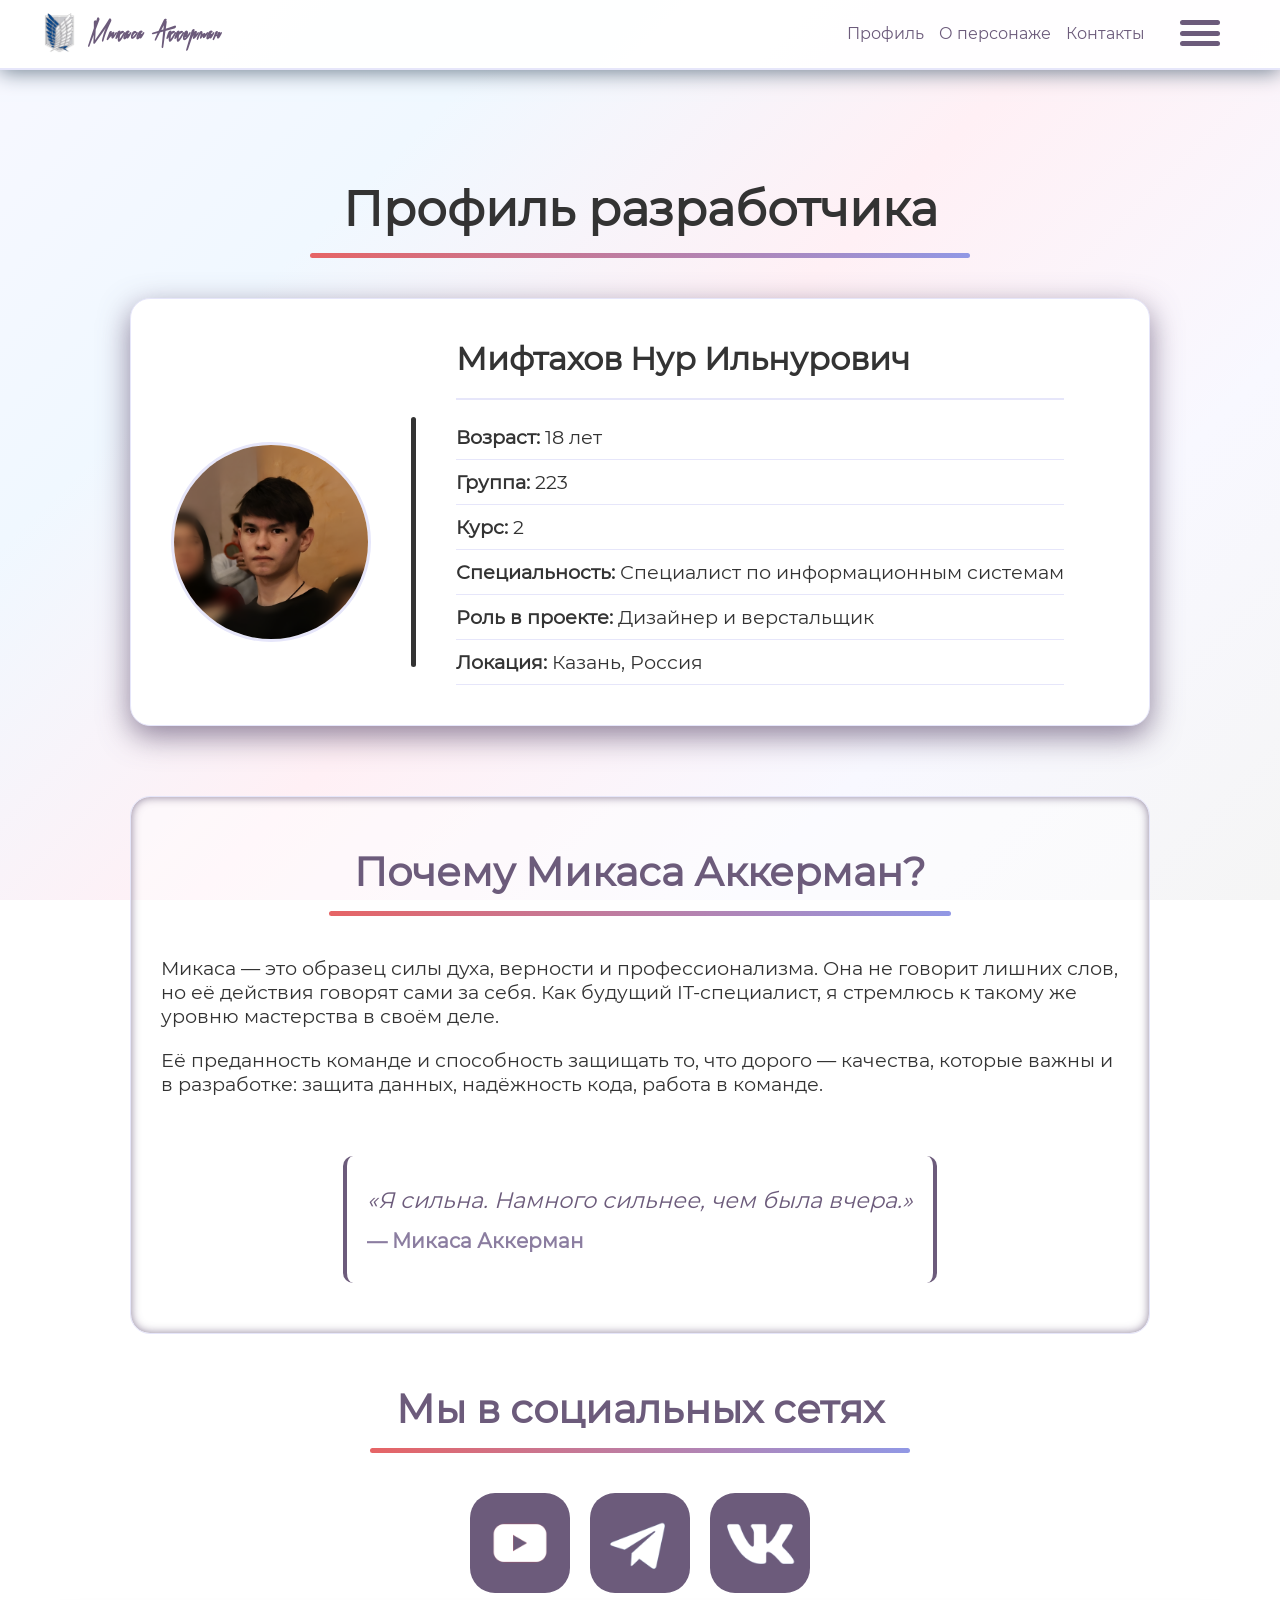
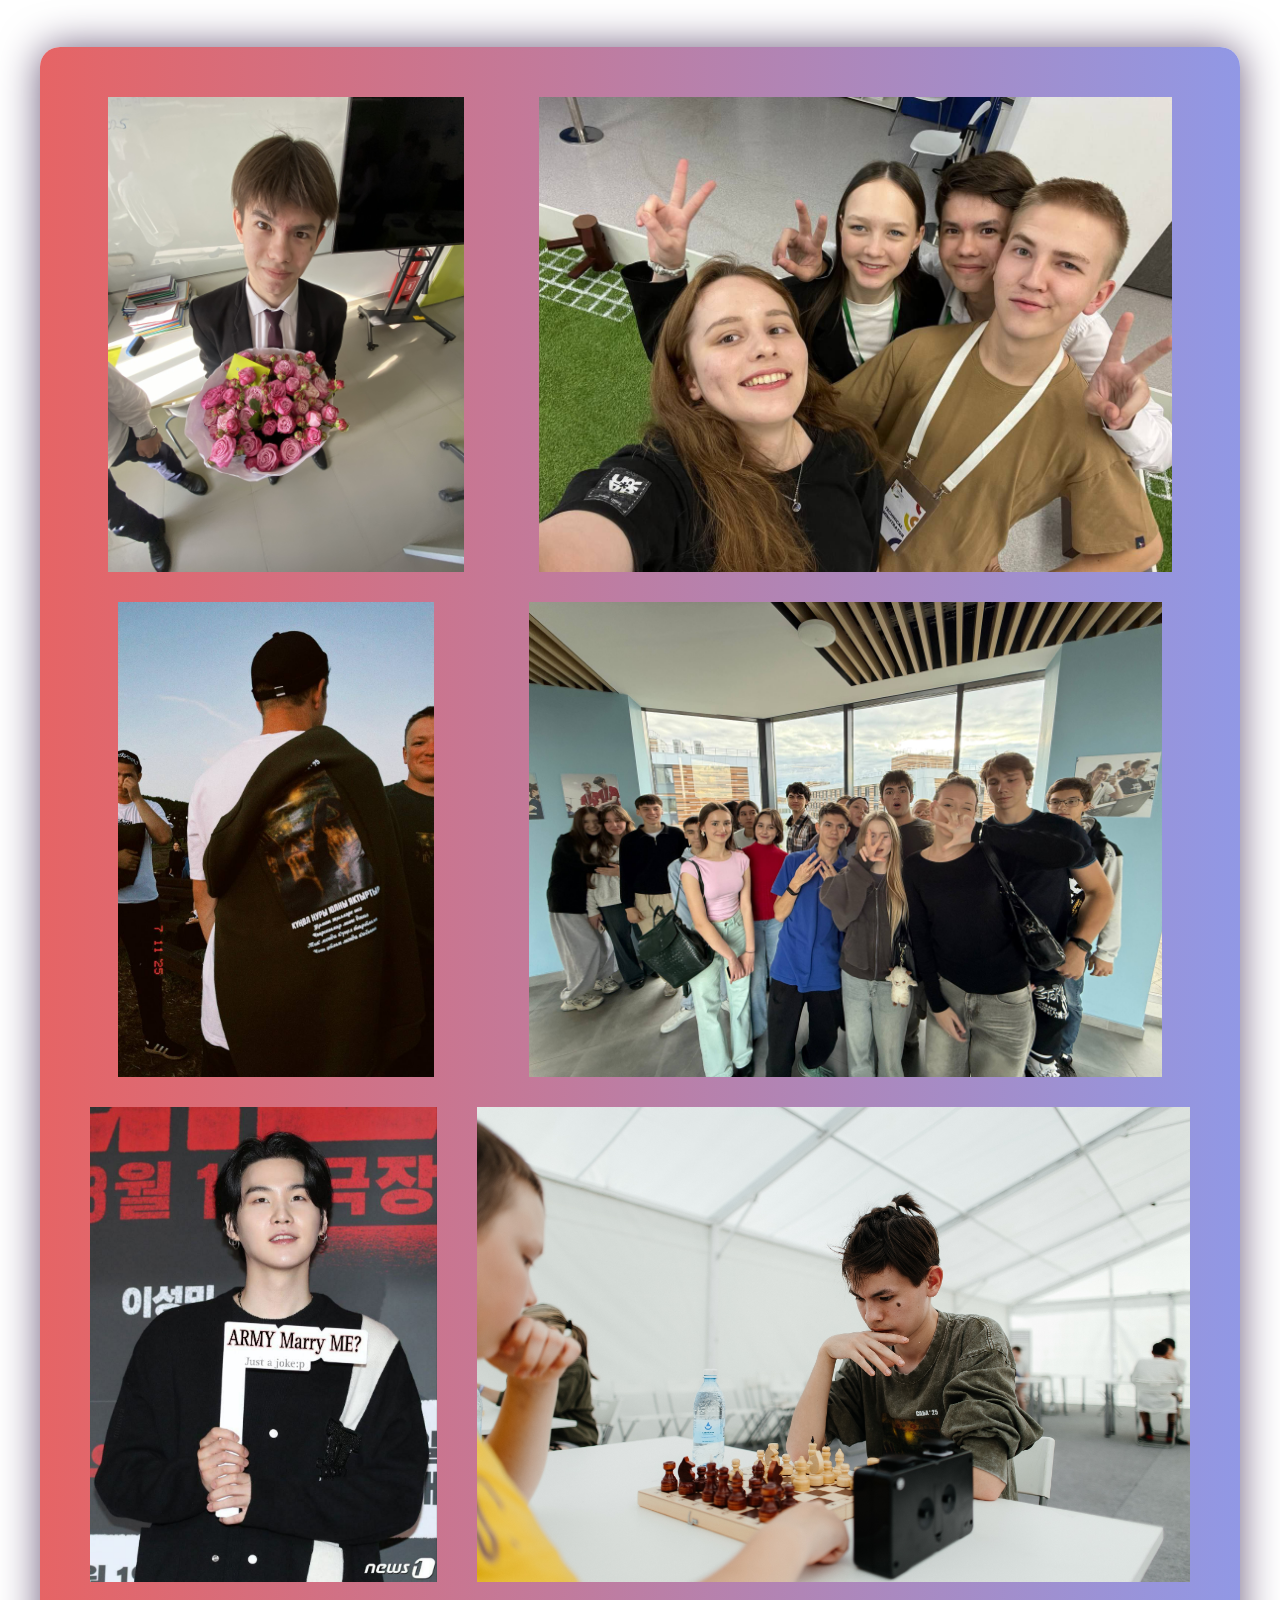
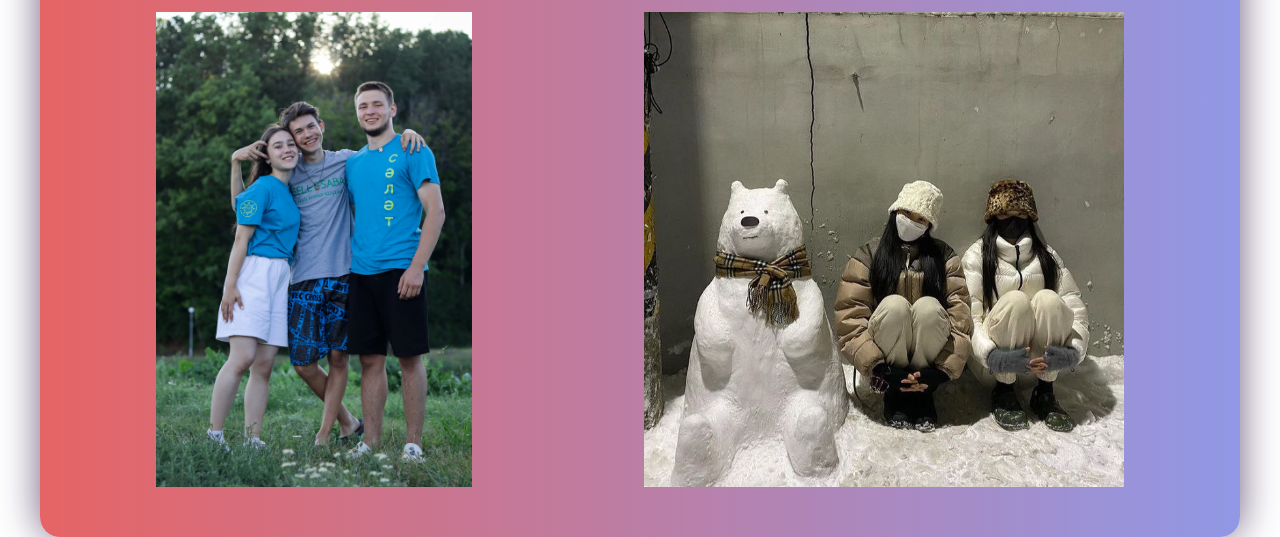
==== about.html @ 72404c78 "143" ====
<!DOCTYPE html>
<html lang="ru">

<head>
    <meta charset="UTF-8">
    <meta name="viewport" content="width=device-width, initial-scale=1.0">
    <title>Анкета</title>
    <link rel="shortcut icon" href="images/logo.png" type="image/x-icon">
    <link rel="stylesheet" href="css/style-WS2.css">
</head>

<body>
    <header>
        <div class="container header-block">
            <a href="index.html">
                <div class="logo">
                    <img src="images/logo.png" alt="«Крылья свободы»">
                    <h1>Микаса Аккерман</h1>
                </div>
            </a>
            <nav>
                <a href="#profile">Профиль</a>
                <a href="#character">О персонаже</a>
                <a href="#sw">Контакты</a>
                <input type="checkbox" id="burger-checkbox" class="burger-checkbox">
                <label for="burger-checkbox" class="burger"></label>
                <ul class="menu-list">
                    <li>
                        <a href="index.html" class="menu-item">Главная</a>
                    </li>
                    <li>
                        <a href="project.html" class="menu-item">Проект Микасы</a>
                    </li>
                    <li>
                        <a href="#" class="menu-item">Команда</a>
                    </li>
                </ul>
            </nav>
        </div>
    </header>

    <main>
        <div class="container about-block" id="profile">
            <div class="profile-name">
                <h2>Профиль разработчика</h2>
                <div class="line-h-akk"></div>
            </div>
            <div class="profile-card">
                <div class="ava">
                    <img src="images/WS2.png" alt="WS2">
                    <div class="line"></div>
                </div>
                <div class="profile-info">
                    <h3>Мифтахов Нур Ильнурович</h3>
                    <ul>
                        <li><span>Возраст:</span> 18 лет</li>
                        <li><span>Группа:</span> 223</li>
                        <li><span>Курс:</span> 2</li>
                        <li><span>Специальность:</span> Специалист по информационным системам</li>
                        <li><span>Роль в проекте:</span> Дизайнер и верстальщик</li>
                        <li><span>Локация:</span> Казань, Россия</li>
                    </ul>
                </div>
            </div>
        </div>

        <div class="container" id="character">
            <div class="about-character">
                <div class="why-name">
                    <h2>Почему Микаса Аккерман?</h2>
                    <div class="line-h-why"></div>
                </div>
                <div class="character-reason">
                    <div class="reason-txt">
                        <p>Микаса — это образец силы духа, верности и профессионализма. Она не говорит лишних слов, но
                            её
                            действия говорят сами за себя. Как будущий IT-специалист, я стремлюсь к такому же уровню
                            мастерства в своём деле.</p>
                        <p>Её преданность команде и способность защищать то, что дорого — качества, которые важны и в
                            разработке: защита данных, надёжность кода, работа в команде.</p>
                    </div>
                    <div class="reason-quote">
                        <p>«Я сильна. Намного сильнее, чем была вчера.»</p>
                        <span>— Микаса Аккерман</span>
                    </div>
                </div>
            </div>
        </div>

        <div class="container">
            <div class="about-sw" id="sw">
                <div class="sw-name">
                    <h2>Мы в социальных сетях</h2>
                    <div class="line-h-sw"></div>
                </div>
                <div class="sw">
                    <div class="icon-content">
                        <div class="yt">
                            <a href="https://youtu.be/dQw4w9WgXcQ?feature=shared">
                                <img src="images/YT.png" alt="YT">
                            </a>
                            <div class="tooltip">YouTube</div>
                        </div>
                    </div>

                    <div class="icon-content">
                        <div class="tg">
                            <a href="https://t.me/WS2_WanderSun">
                                <img src="images/TG.png" alt="TG">
                            </a>
                            <div class="tooltip">Telegram</div>
                        </div>
                    </div>

                    <div class="icon-content">
                        <div class="vk">
                            <a hef="https://vk.com/artist/straykids_mtc0nzywmtgwnq">
                                <img src="images/VK.png" alt="VK">
                            </a>
                            <div class="tooltip">VK</div>
                        </div>
                    </div>
                </div>

                <div class="cards">
                    <div class="card">
                        <img src="images/WS2/WS2 heic.jpg" alt="">
                        <img src="images/WS2/WS2_be1.jpg" alt="">
                    </div>
                    <div class="card">
                        <img src="images/WS2/WS2 (3).jpg" alt="">
                        <img src="images/WS2/WS2 (1).jpg" alt="">
                    </div>
                    <div class="card">
                        <img src="images/WS2/WS2_be0.jpg" alt="">
                        <img src="images/WS2/WS2 (2).jpg" alt="">
                    </div>
                    <div class="card">
                        <img src="images/WS2/WS2 (4).jpg" alt="">
                        <img src="images/WS2/WS2_be2.jpg" alt="">
                    </div>
                </div>
            </div>
        </div>
    </main>
</body>

</html>
---- css/style-WS2.css ----
@font-face {
    font-family: 'xtreem';
    src: url(../fonts/xtreem2personaluse.ttf);
}
@font-face {
    font-family: 'Montserrat';
    src: url(../fonts/Montserrat/Montserrat-Regular.ttf);
}

* {
    margin: 0;
    padding: 0;
    box-sizing: border-box;
    text-decoration: none;
    font-family: 'Montserrat';
    transition: 0.5s;
    scroll-behavior: smooth;
}

.container {
    width: 1200px;
    margin: 0 auto;
}

header {
    position: fixed;
    top: 0;
    left: 0;
    width: 100%;
    height: 70px;
    background-color: rgba(255, 255, 255, 0.92);
    border-bottom: 2px solid lavender;
    box-shadow: 0 2px 20px slategray;
    z-index: 999;
}

.header-block {
    display: flex;
    justify-content: space-between;
    align-items: center;
}

.logo {
    display: flex;
    align-items: center;
    gap: 10px;
}

.logo img {
    height: 40px;
}

.logo h1 {
    font-size: 1.5em;
    font-weight: 700;
    color: #6c5b7b;
    letter-spacing: 2px;
    font-family: 'xtreem';
}

nav {
    display: flex;
    gap: 15px;
    align-items: center;
}

nav a {
    color: #6c5b7b;
}
nav a:hover {
    color: red;
    transform: translateY(-5px);
}

.burger-checkbox {
    display: none;
}
/* btn */
.burger {
    cursor: pointer;
    display: block;
    position: relative;
    border: none;
    background: transparent;
    width: 40px;
    height: 26px;
    margin: 20px;
}
/* line */
.burger::before,
.burger::after {
    content: '';
    left: 0;
    position: absolute;
    display: block;
    width: 100%;
    height: 5px;
    border-radius: 10px;
    background: #6c5b7b;
}

.burger::before {
    top: 0;
    box-shadow: 0 11px 0 #6c5b7b;
    transition: box-shadow .3s , top .3s .15s, transform .3s;
}
.burger::after {
    bottom: 0;
    transition: bottom .3s , transform .3s;
}
.burger-checkbox:checked + .burger::before {
    top: 11px;
    transform: rotate(45deg);
    box-shadow: 0 0;
    transition: box-shadow .15s, top .3s, transform .3s .15s;
}
.burger-checkbox:checked + .burger::after {
    bottom: 11px;
    transform: rotate(-45deg);
    transition: bottom .3s, transform .3s .15s;
}
.menu-list {
    position: fixed;
    top: 70px;
    padding: 42px 0;
    margin: 0;
    background: white;
    list-style: none;
    transform: translateY(-200%);
    transition: 0.3s;
    width: 200px;
    z-index: 100;
}
.menu-item {
    display: block;
    padding: 8px;
    color: #333;
    font-size: 18px;
    text-align: center;
    border-bottom: 1px solid lavender;
    border-radius: 10px;
}
.menu-item:hover {
    background: lavender;
    padding-left: 25px;
    color:#6c5b7b;
}
.burger-checkbox:checked ~ .menu-list {
    transform: translateX(0);
}    

body {
    background: linear-gradient(135deg, ghostwhite 0%, aliceblue 25%, lavenderblush 50%, ghostwhite 75%, whitesmoke 100%) fixed;
    color: #333;
    padding-top: 70px;
}

.about-block {
    padding: 110px 0 50px;
}
.profile-name {
    display: flex;
    flex-direction: column;
    align-items: center;
}
.about-block h2 {
    text-align: center;
    font-size: 3em;
    padding-bottom: 15px;
}
.line-h-akk {
    width: 55%;
    height: 5px;
    margin-bottom: 40px;
    border-radius: 10px;
    background: linear-gradient(to right, #e66465, #9198e5);
}

.profile-card {
    width: 85%;
    margin: 0 auto;
    display: flex;
    align-items: center;
    gap: 40px;
    padding: 40px;
    border-radius: 20px;
    background-color: white;
    border: 1px solid lavender;
    box-shadow: 0 10px 30px #6c5b7bc0;
}
.profile-card:hover {
    transform: translateY(-2px);
    box-shadow: 0 12px 40px #6c5b7b;
}
.profile-card span{
    font-weight: bold;
}
.profile-card img {
    width: 200px;
    height: 200px;
    object-fit: cover;
    border-radius: 50%;
    border: 3px solid lavender;
    
}
.ava {
    display: flex;
    align-items: center;
    gap: 40px;
    margin-top: 60px;
}
.line {
    height: 250px;
    width: 5px;
    border-radius: 10px;
    background-color: #333;
}
.profile-info {
    display: flex;
    flex-direction: column;
    justify-content: center;
}
.profile-info h3 {
    font-size: 2em;
    margin-bottom: 15px;
    padding-bottom: 20px;
    border-bottom: 2px solid lavender;
}

.profile-info ul {
    list-style: none;
    font-size: 1.2em;
}
.profile-info li {
    padding: 10px 0;
    border-bottom: 1px solid lavender;
}
.profile-info li:hover {
    transform: translateX(10px);
}

.about-character {
    background: rgba(255, 255, 255, 0.5);
    border: 1px solid lavender;
    border-radius: 20px;
    margin: 20px auto;
    padding: 50px 30px;
    width: 85%;
    box-shadow: inset 0 0 10px #6c5b7bc0;
}
.why-name {
    display: flex;
    flex-direction: column;
    align-items: center;
}
.about-character h2 {
    text-align: center;
    font-size: 2.5rem;
    color: #6c5b7b;
    position: relative;
    padding-bottom: 15px;
}
.line-h-why {
    width: 65%;
    height: 5px;
    margin-bottom: 40px;
    border-radius: 10px;
    background: linear-gradient(to right, #e66465, #9198e5);
}
.character-reason {
    display: flex;
    align-items: center;
    flex-direction: column;
    gap: 40px;
}

.reason-txt p {
    margin-bottom: 20px;
    font-size: 1.2em;
}

.reason-quote {
    background-color: white;
    padding: 30px 20px;
    border-left: 4px solid #6c5b7b;
    border-right: 4px solid #6c5b7b;
    border-radius: 10px;
}
.reason-quote:hover {
    transform: translateY(-10px);
    box-shadow:  0 5px 15px #6c5b7b;
}
.reason-quote p {
    font-style: italic;
    font-size: 1.4em;
    color:#6c5b7b;
    margin-bottom: 15px;
}
.reason-quote span {
    color: #8b7da0;
    font-size: 1.25em;
    font-weight: bold;
}

.about-sw {
    margin-top: 50px;
}
.sw-name {
    display: flex;
    flex-direction: column;
    align-items: center;
}
.about-sw h2 {
    text-align: center;
    font-size: 2.5em;
    color: #6c5b7b;
    position: relative;
    padding-bottom: 15px;
}
.line-h-sw {
    width: 45%;
    height: 5px;
    margin-bottom: 40px;
    border-radius: 10px;
    background: linear-gradient(to right, #e66465, #9198e5);
}

.sw {
    display: flex;
    justify-content: center;
    align-items: center;
    /* gap: 30px; */
    margin-bottom: 50px;
}

.icon-content {
    margin: 0 10px;
    position: relative;
}

.tooltip {
    position: absolute;
    top: -30px;
    left: 50%;
    transform: translateX(-50%);
    background-color: #000;
    color: white;
    padding: 6px 10px;
    border-radius: 5px;
    opacity: 0;
    visibility: hidden;
    font-size: 1.2em;
}

.icon-content:hover .tooltip {
    opacity: 1;
    visibility: visible;
    top: -15px;
}

.sw a img {
    width: 100px;
    border-radius: 25%;
    background-color: #6c5b7b;
}
.sw a img:hover {
    transform: translateY(30px);
    border-radius: 50%;
}
.yt a img:hover {
    background-color: #e66465;
}
.tg a img:hover {
    background-color: #9198e5;
}
.vk a img:hover {
    background-color: #333;
}

.cards {
    display: flex;
    flex-direction: column;
    gap: 30px;
    padding: 50px 30px;
    border-radius: 20px;
    background: linear-gradient(to right, #e66465, #9198e5);
    box-shadow: 0 0 40px #6c5b7b;
}
.card {
    display: flex;
    justify-content: space-around;
}
.card img {
    height: 475px;
}
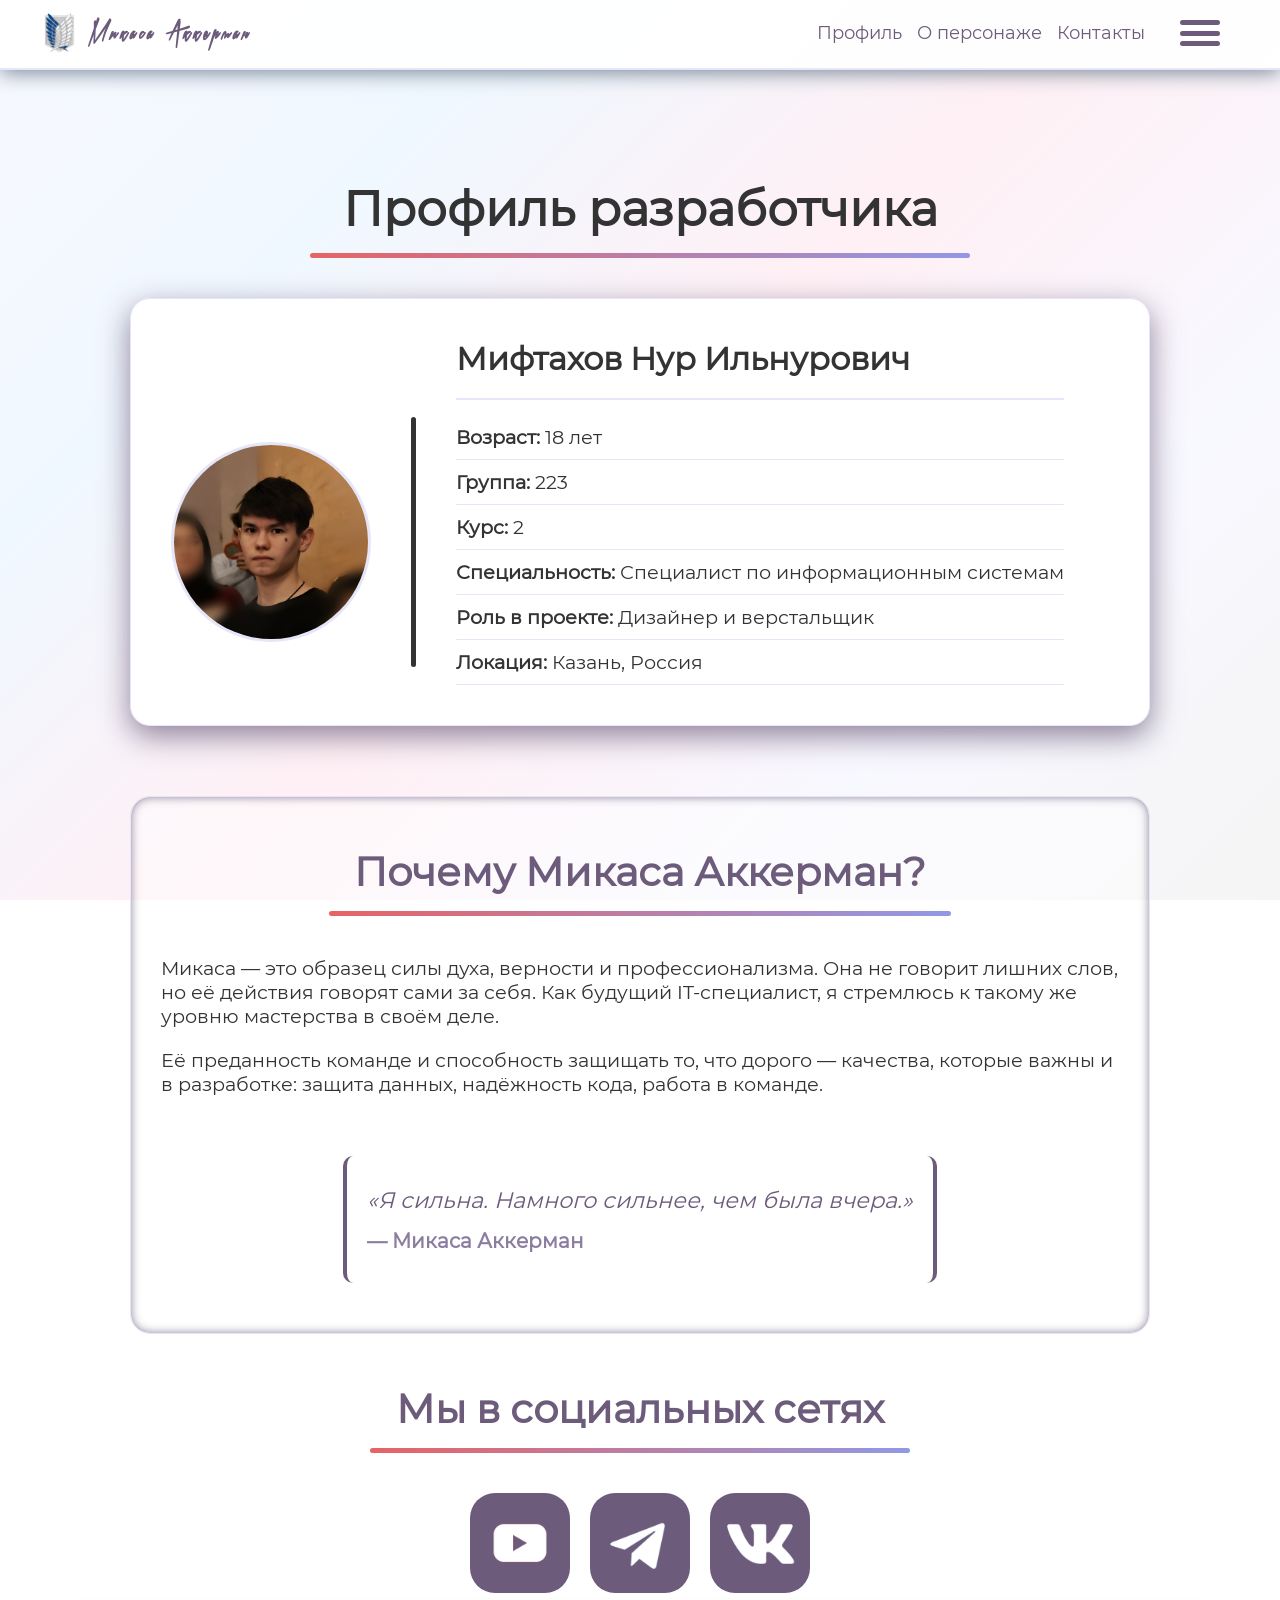
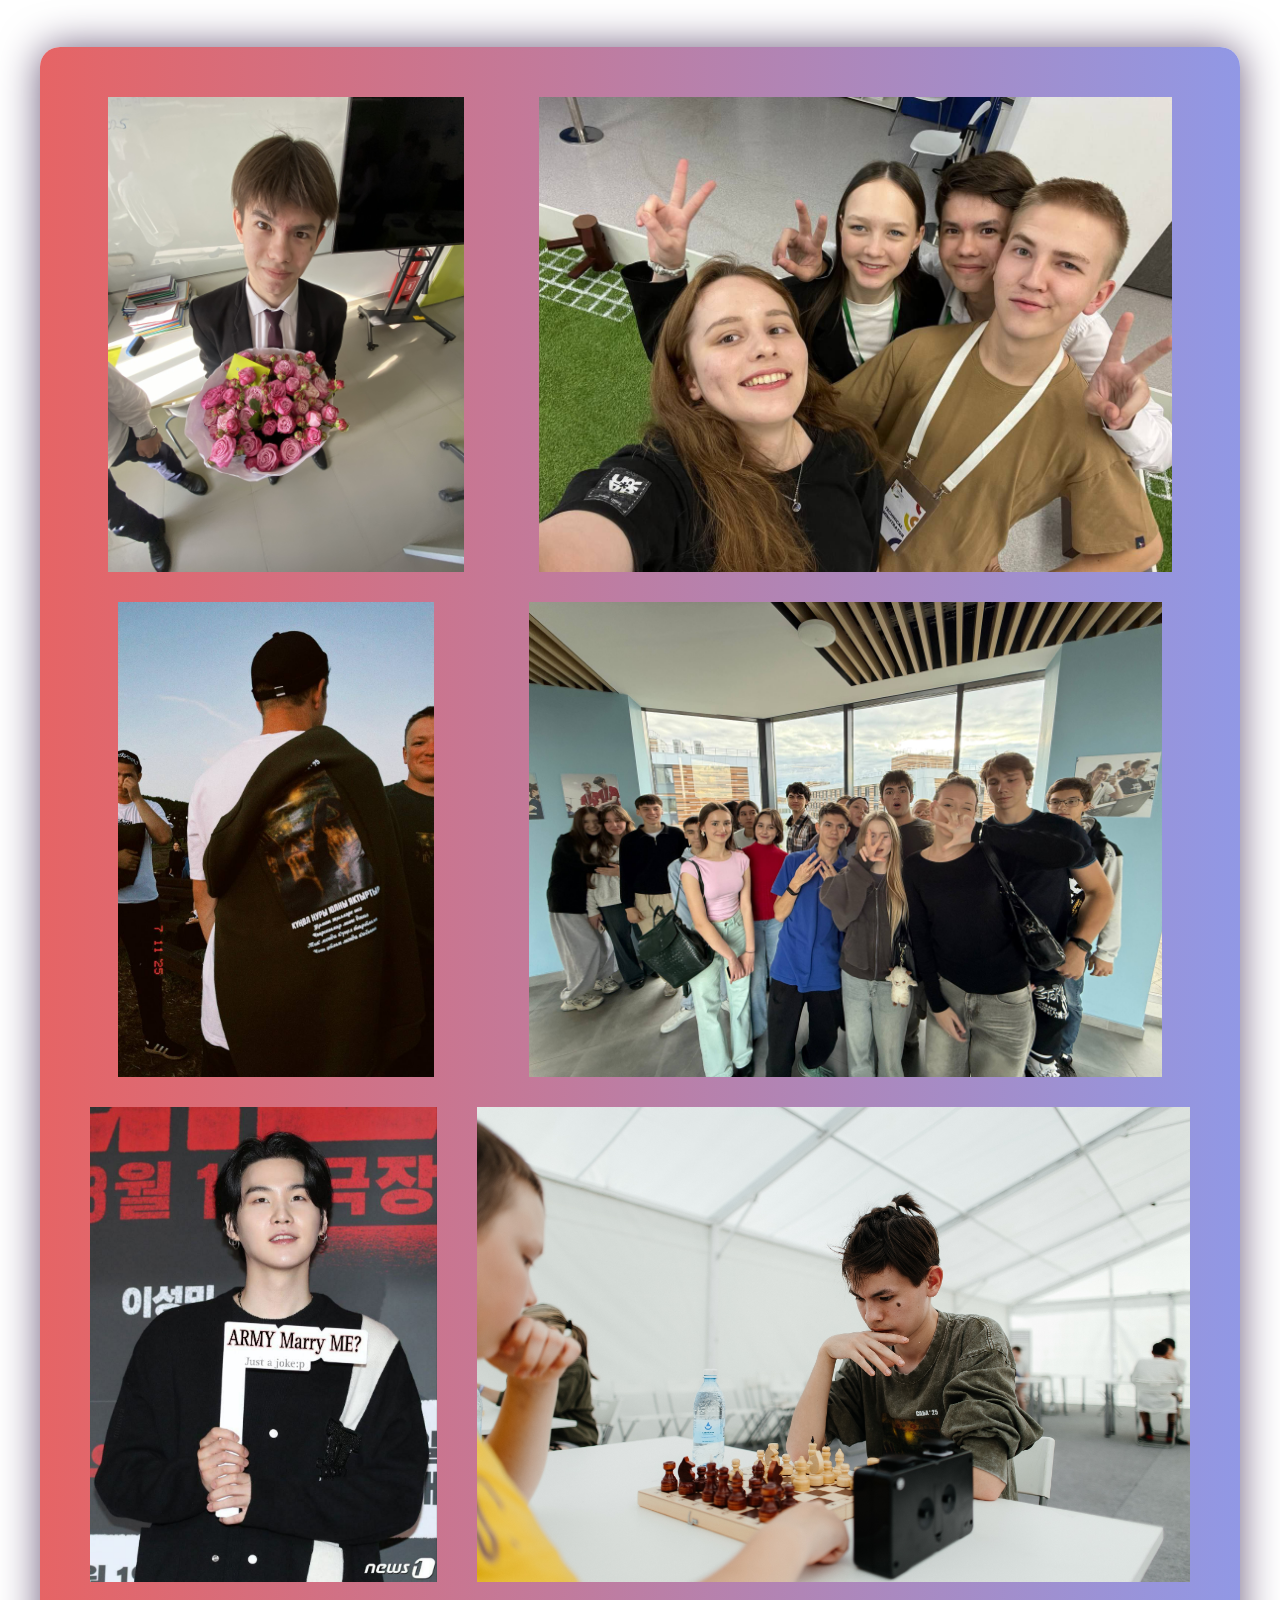
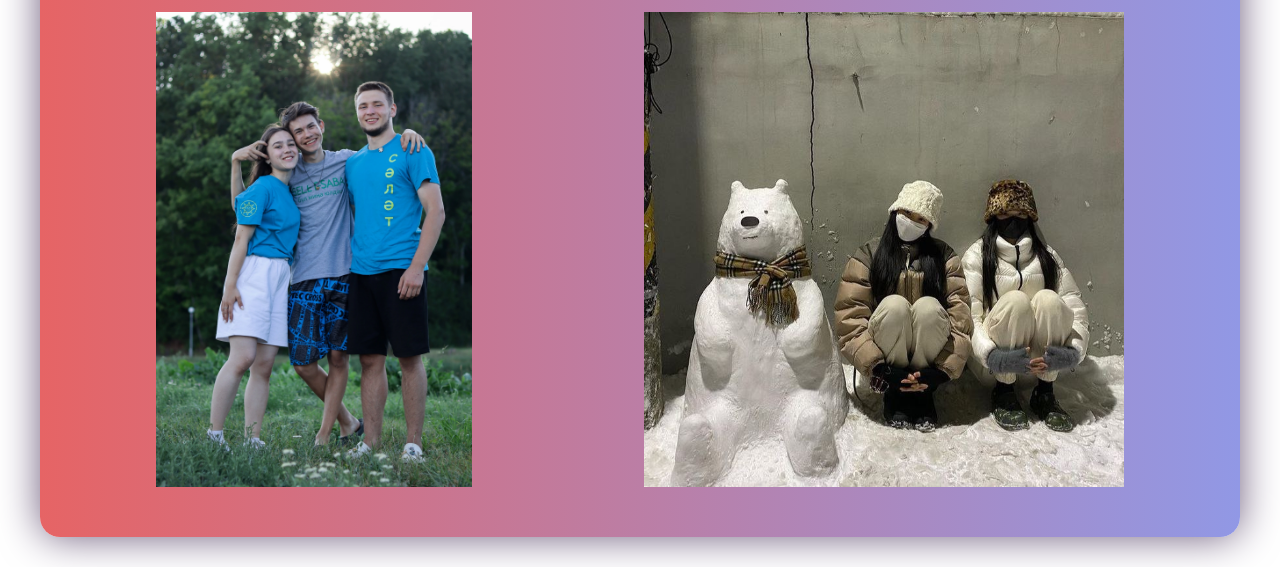
==== commit 21089ea7: "add new gif N change interface" ====
--- a/about.html
+++ b/about.html
@@ -114,7 +114,7 @@
 
                     <div class="icon-content">
                         <div class="vk">
-                            <a hef="https://vk.com/artist/straykids_mtc0nzywmtgwnq">
+                            <a href=https://vk.com/wander_sun>
                                 <img src="images/VK.png" alt="VK">
                             </a>
                             <div class="tooltip">VK</div>
--- a/css/style-WS2.css
+++ b/css/style-WS2.css
@@ -52,9 +52,8 @@
 
 .logo h1 {
     font-size: 1.5em;
-    font-weight: 700;
     color: #6c5b7b;
-    letter-spacing: 2px;
+    letter-spacing: 4px;
     font-family: 'xtreem';
 }
 
@@ -62,10 +61,12 @@
     display: flex;
     gap: 15px;
     align-items: center;
+    position: relative;
 }
 
 nav a {
     color: #6c5b7b;
+    font-size: large;
 }
 nav a:hover {
     color: red;
@@ -80,8 +81,6 @@
     cursor: pointer;
     display: block;
     position: relative;
-    border: none;
-    background: transparent;
     width: 40px;
     height: 26px;
     margin: 20px;
@@ -102,32 +101,28 @@
 .burger::before {
     top: 0;
     box-shadow: 0 11px 0 #6c5b7b;
-    transition: box-shadow .3s , top .3s .15s, transform .3s;
 }
 .burger::after {
     bottom: 0;
-    transition: bottom .3s , transform .3s;
 }
 .burger-checkbox:checked + .burger::before {
     top: 11px;
     transform: rotate(45deg);
     box-shadow: 0 0;
-    transition: box-shadow .15s, top .3s, transform .3s .15s;
 }
 .burger-checkbox:checked + .burger::after {
     bottom: 11px;
     transform: rotate(-45deg);
-    transition: bottom .3s, transform .3s .15s;
 }
 .menu-list {
-    position: fixed;
+    position: absolute;
     top: 70px;
+    right: 0;
     padding: 42px 0;
     margin: 0;
     background: white;
     list-style: none;
     transform: translateY(-200%);
-    transition: 0.3s;
     width: 200px;
     z-index: 100;
 }
@@ -329,7 +324,6 @@
     display: flex;
     justify-content: center;
     align-items: center;
-    /* gap: 30px; */
     margin-bottom: 50px;
 }
 
@@ -368,19 +362,20 @@
     border-radius: 50%;
 }
 .yt a img:hover {
-    background-color: #e66465;
+    background-color: red;
 }
 .tg a img:hover {
-    background-color: #9198e5;
+    background-color: deepskyblue;
 }
 .vk a img:hover {
-    background-color: #333;
+    background-color: royalblue;
 }
 
 .cards {
     display: flex;
     flex-direction: column;
     gap: 30px;
+    margin-bottom: 30px;
     padding: 50px 30px;
     border-radius: 20px;
     background: linear-gradient(to right, #e66465, #9198e5);
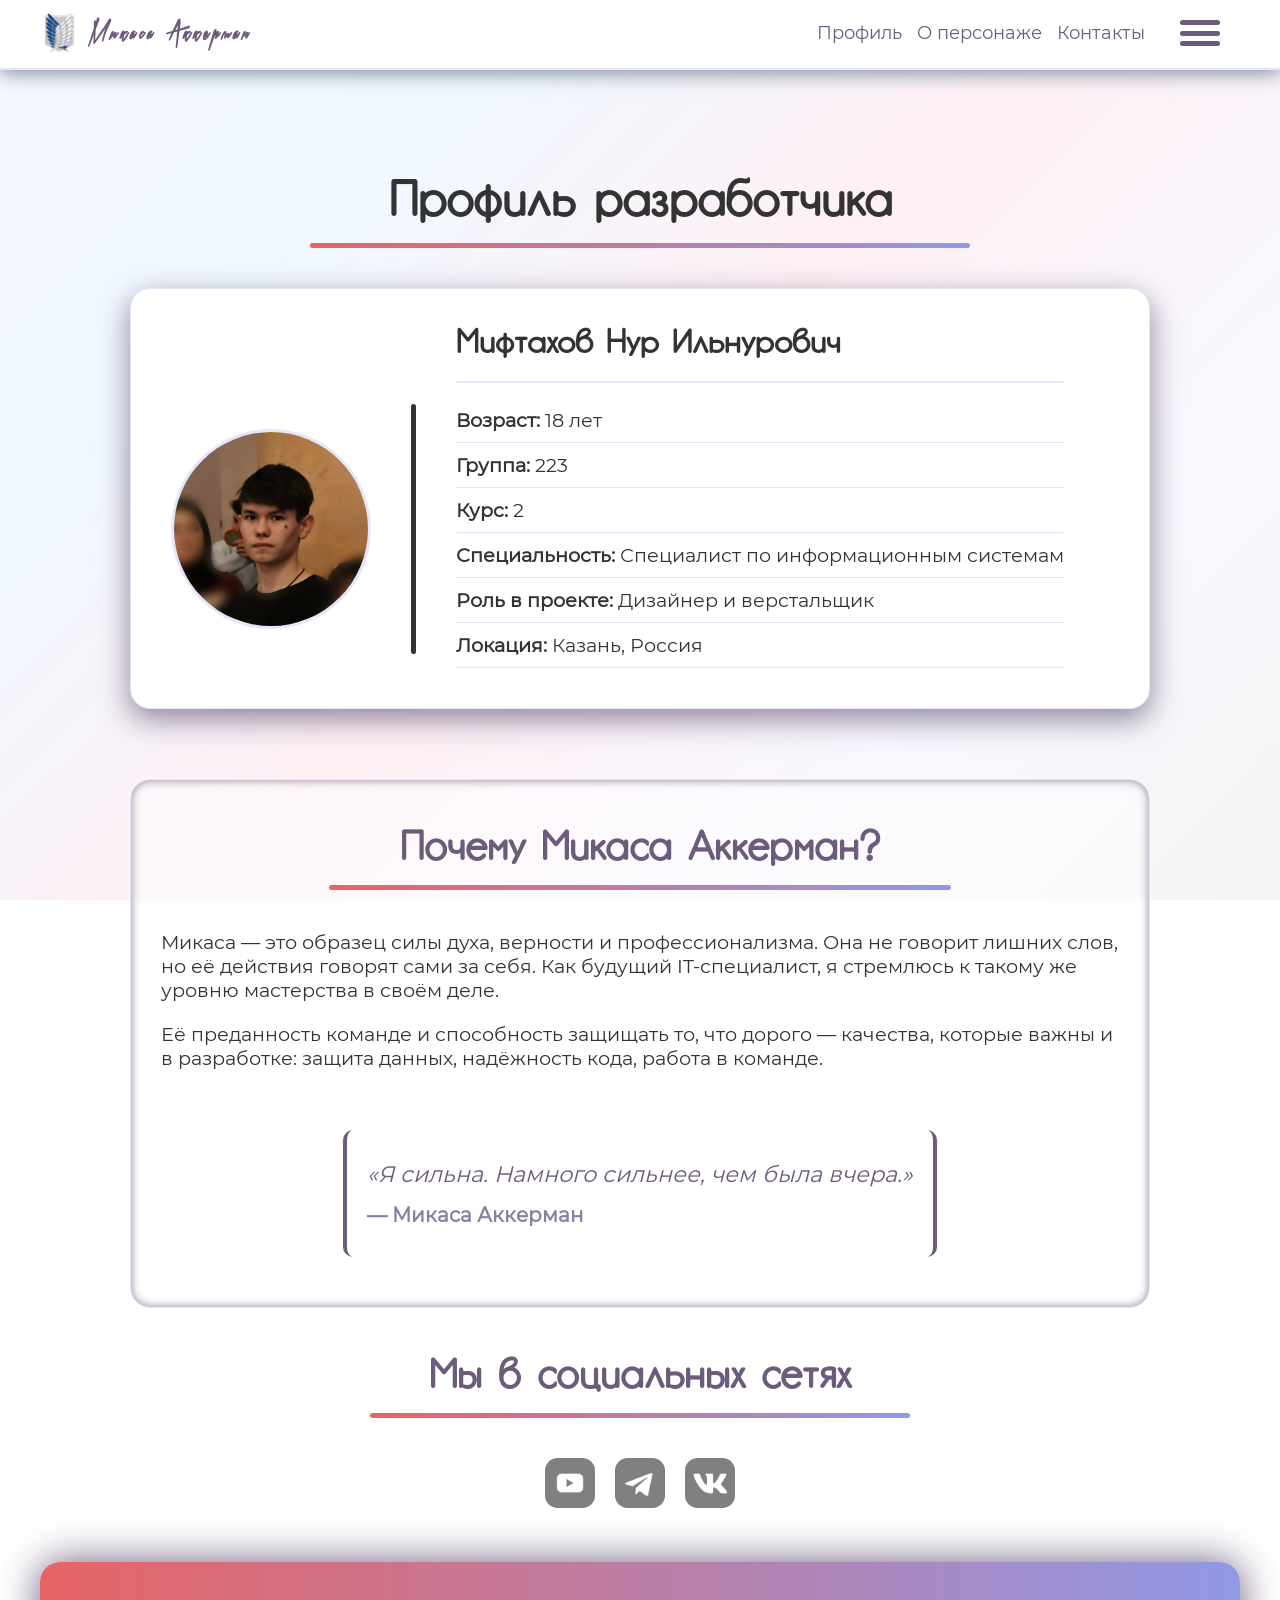
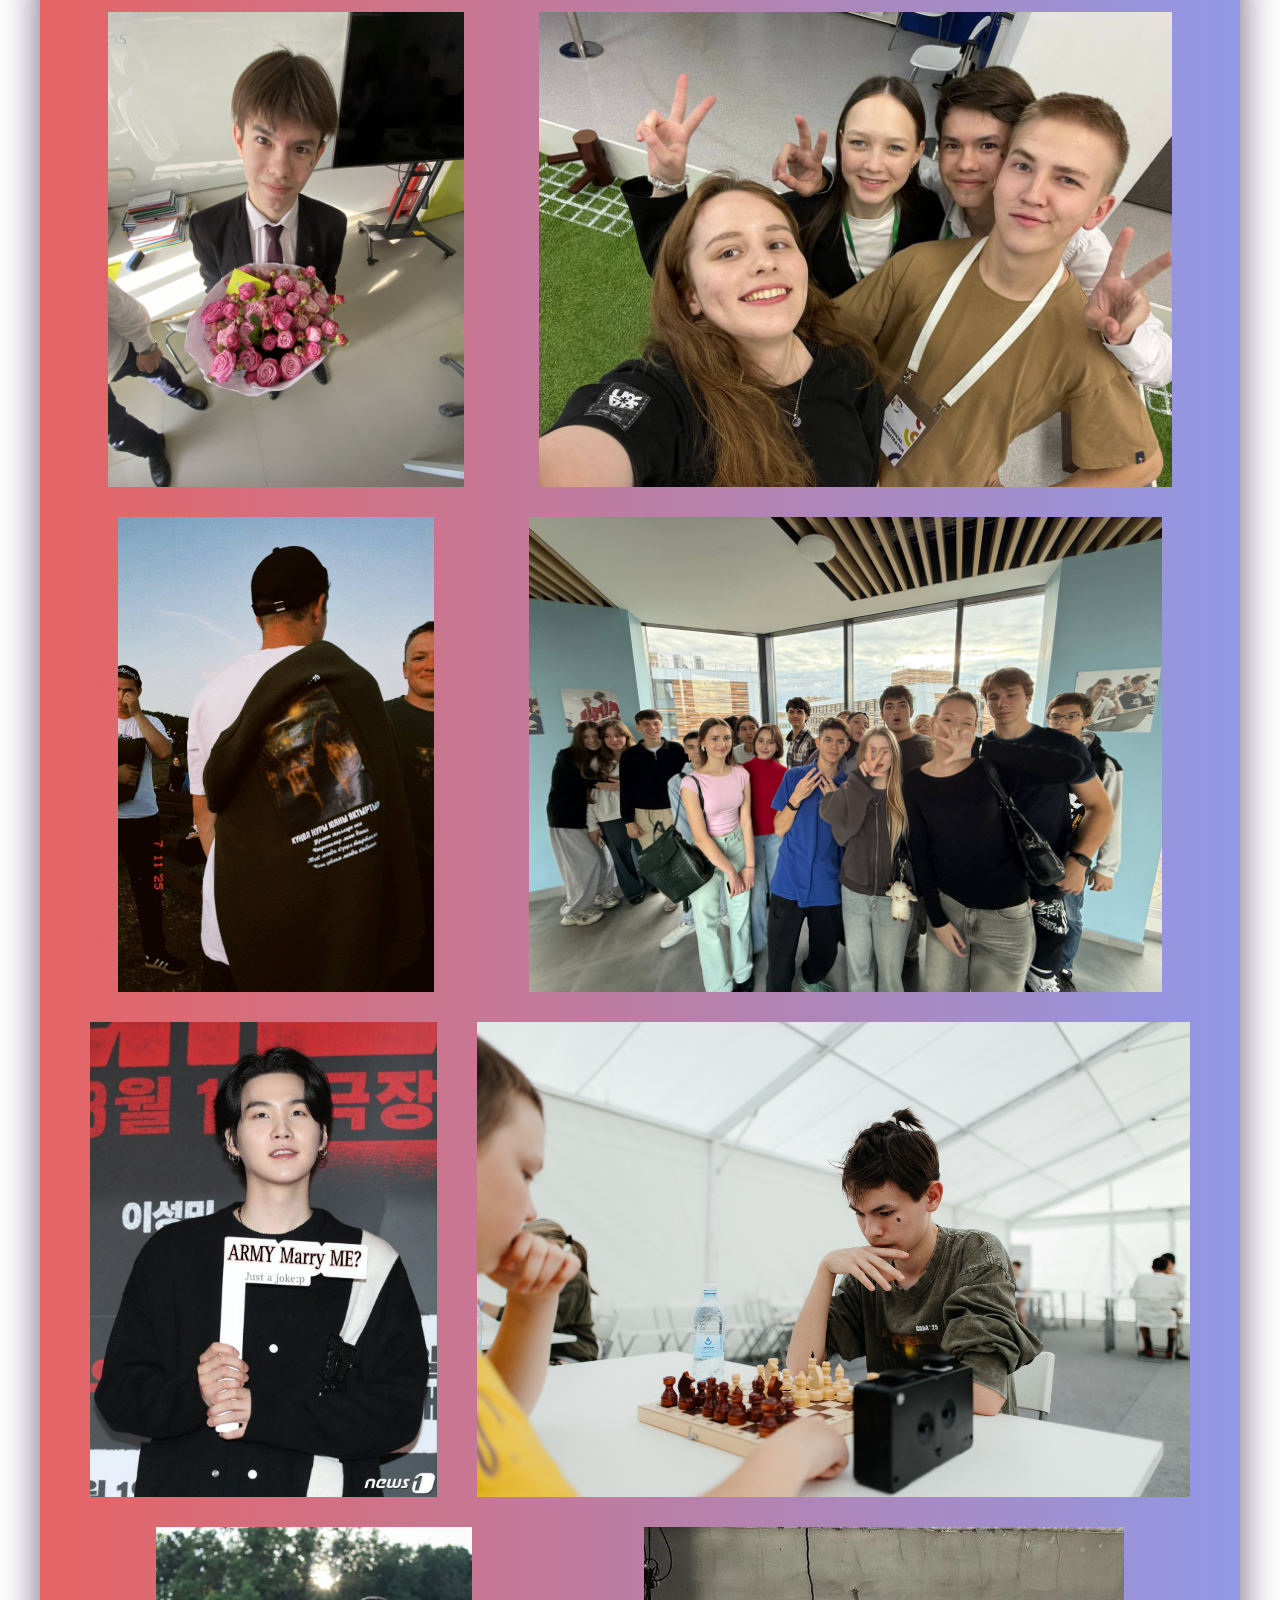
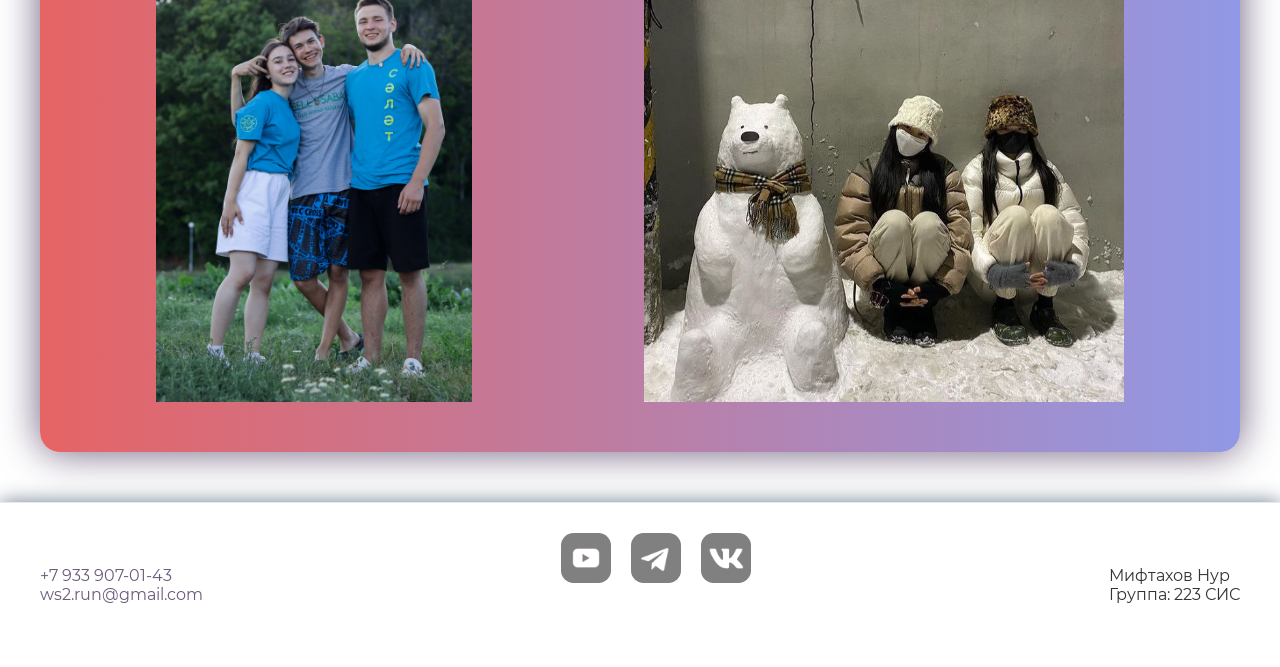
==== commit 2dc37ff7: "done?" ====
--- a/about.html
+++ b/about.html
@@ -32,7 +32,7 @@
                         <a href="project.html" class="menu-item">Проект Микасы</a>
                     </li>
                     <li>
-                        <a href="#" class="menu-item">Команда</a>
+                        <a href="#" class="menu-item">Анкета</a>
                     </li>
                 </ul>
             </nav>
@@ -145,4 +145,50 @@
     </main>
 </body>
 
+<footer>
+    <div class="container footer-block">
+        <div class="container footer-block">
+            <div class="contacts">
+                <a href="tel:+79339070143">+7 933 907-01-43</a>
+                <a href="mailto:ws2.run@gmail.com">ws2.run@gmail.com</a>
+            </div>
+
+            <div class="sw">
+                <!-- <p>Соцсети: @mikasa_official (ПарадизНет)</p> -->
+                <div class="icon-content">
+                    <div class="yt">
+                        <a href="https://youtu.be/dQw4w9WgXcQ?feature=shared">
+                            <img src="images/YT.png" alt="YT">
+                        </a>
+                        <div class="tooltip">YouTube</div>
+                    </div>
+                </div>
+
+                <div class="icon-content">
+                    <div class="tg">
+                        <a href="https://t.me/WS2_WanderSun">
+                            <img src="images/TG.png" alt="TG">
+                        </a>
+                        <div class="tooltip">Telegram</div>
+                    </div>
+                </div>
+
+                <div class="icon-content">
+                    <div class="vk">
+                        <a href=https://vk.com/wander_sun>
+                            <img src="images/VK.png" alt="VK">
+                        </a>
+                        <div class="tooltip">VK</div>
+                    </div>
+                </div>
+            </div>
+
+            <div class="developer">
+                <p>Мифтахов Нур</p>
+                <p>Группа: 223 СИС</p>
+            </div>
+        </div>
+    </div>
+</footer>
+
 </html>
--- a/css/style-WS2.css
+++ b/css/style-WS2.css
@@ -4,7 +4,11 @@
 }
 @font-face {
     font-family: 'Montserrat';
-    src: url(../fonts/Montserrat/Montserrat-Regular.ttf);
+    src: url(../fonts/Montserrat-Regular.ttf);
+}
+@font-face {
+    font-family: 'GardensC';
+    src: url(../fonts/GardensC_03_1.otf);
 }
 
 * {
@@ -22,13 +26,18 @@
     margin: 0 auto;
 }
 
+h2, h3 {
+    font-family: 'GardensC';
+}
+
+
 header {
     position: fixed;
     top: 0;
     left: 0;
     width: 100%;
     height: 70px;
-    background-color: rgba(255, 255, 255, 0.92);
+    background-color: rgba(255, 255, 255, 0.95);
     border-bottom: 2px solid lavender;
     box-shadow: 0 2px 20px slategray;
     z-index: 999;
@@ -121,6 +130,8 @@
     padding: 42px 0;
     margin: 0;
     background: white;
+    border-bottom-left-radius: 10px;
+    border-bottom-right-radius: 10px;
     list-style: none;
     transform: translateY(-200%);
     width: 200px;
@@ -387,4 +398,61 @@
 }
 .card img {
     height: 475px;
+}
+
+
+
+
+
+footer {
+    background: white;
+    padding: 30px 0;
+    margin-top: 50px;
+    border-top: 1px solid lavender;
+    box-shadow: 0 0 20px slategray;
+    position: relative;
+}
+.footer-block {
+    display: flex;
+    justify-content: space-between;
+    align-items: center;
+    flex-wrap: wrap;
+}
+
+.contacts {
+    display: flex;
+    flex-direction: column;
+}
+.contacts a {
+    color: #6c5b7b;
+}
+
+.tooltip {
+    position: absolute;
+    top: -30px;
+    left: 50%;
+    transform: translateX(-50%);
+    background-color: black;
+    color: white;
+    padding: 6px 10px;
+    border-radius: 5px;
+    opacity: 0;
+    visibility: hidden;
+    font-size: 0.9em;
+}
+
+.icon-content:hover .tooltip {
+    opacity: 1;
+    visibility: visible;
+    top: -55px;
+}
+
+.sw a img {
+    width: 50px;
+    border-radius: 25%;
+    background-color: grey;
+}
+.sw a img:hover {
+    transform: translateY(-15px);
+    border-radius: 50%;
 }
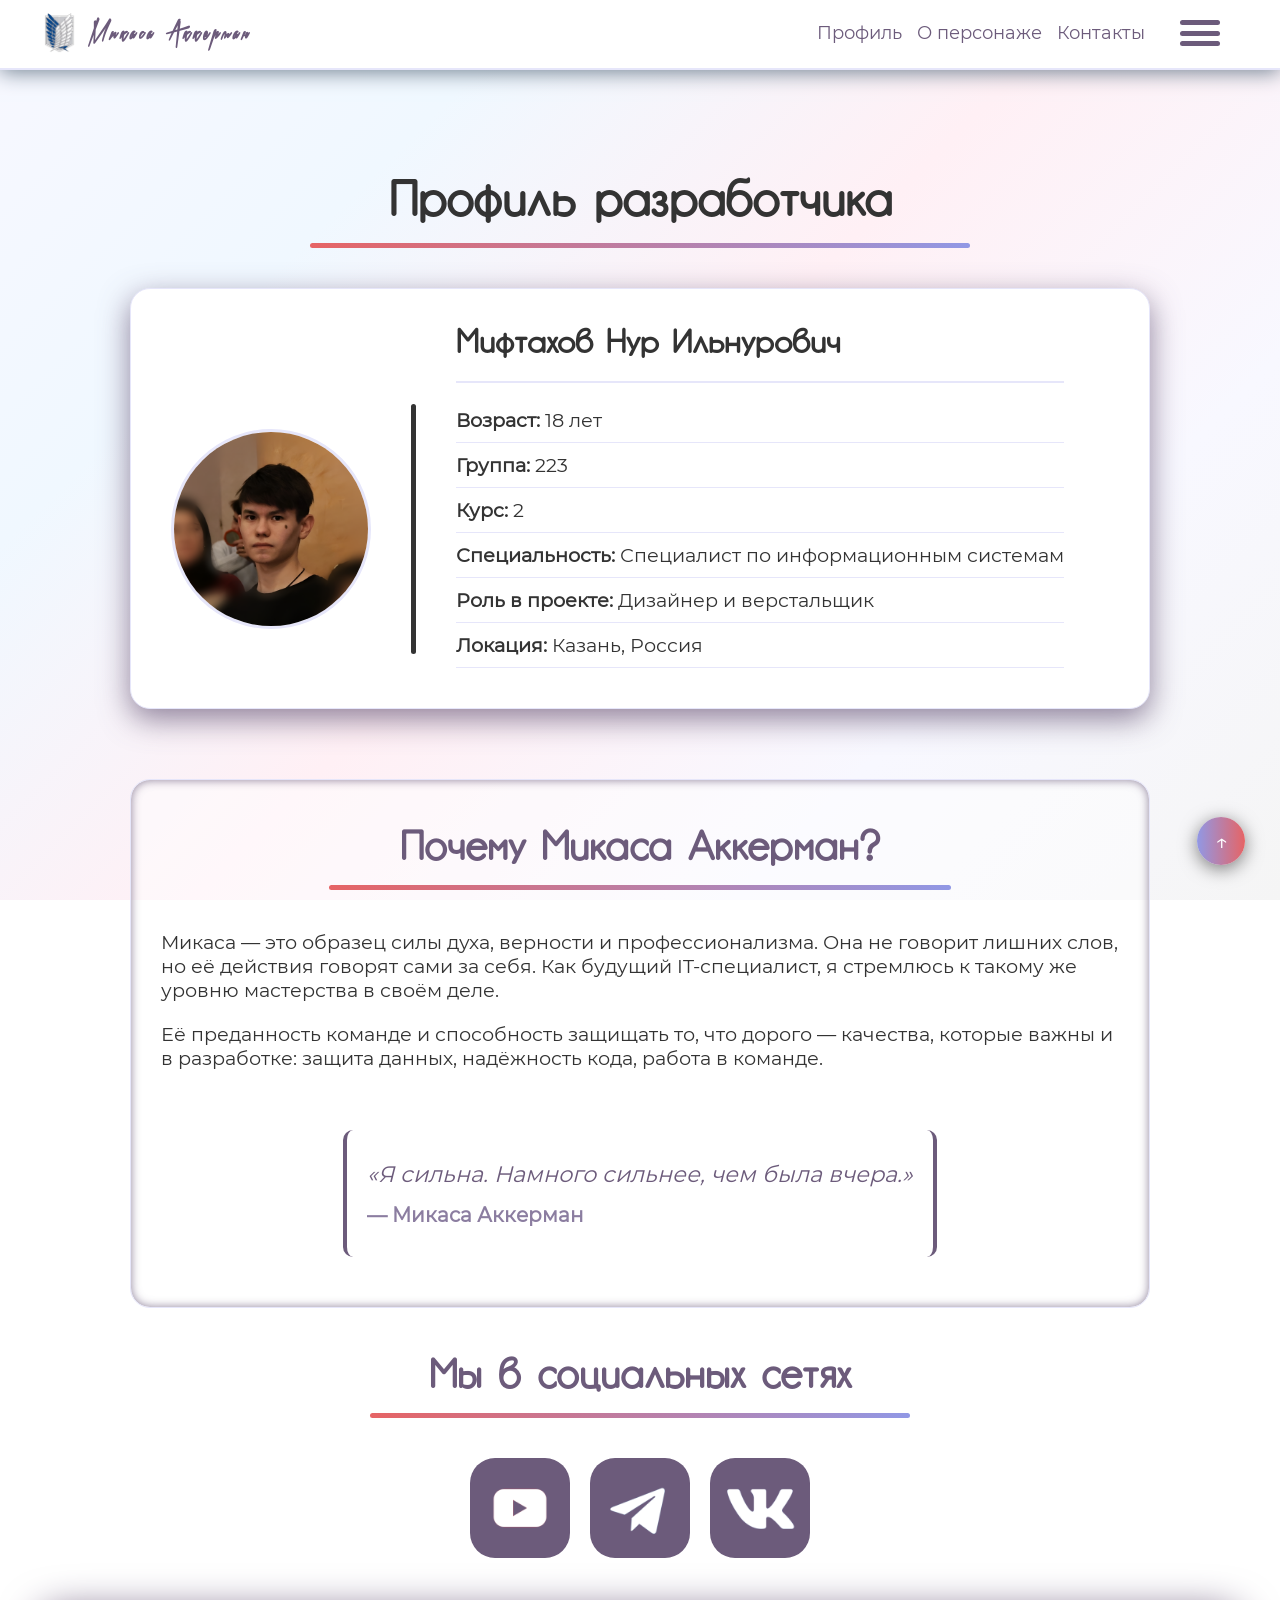
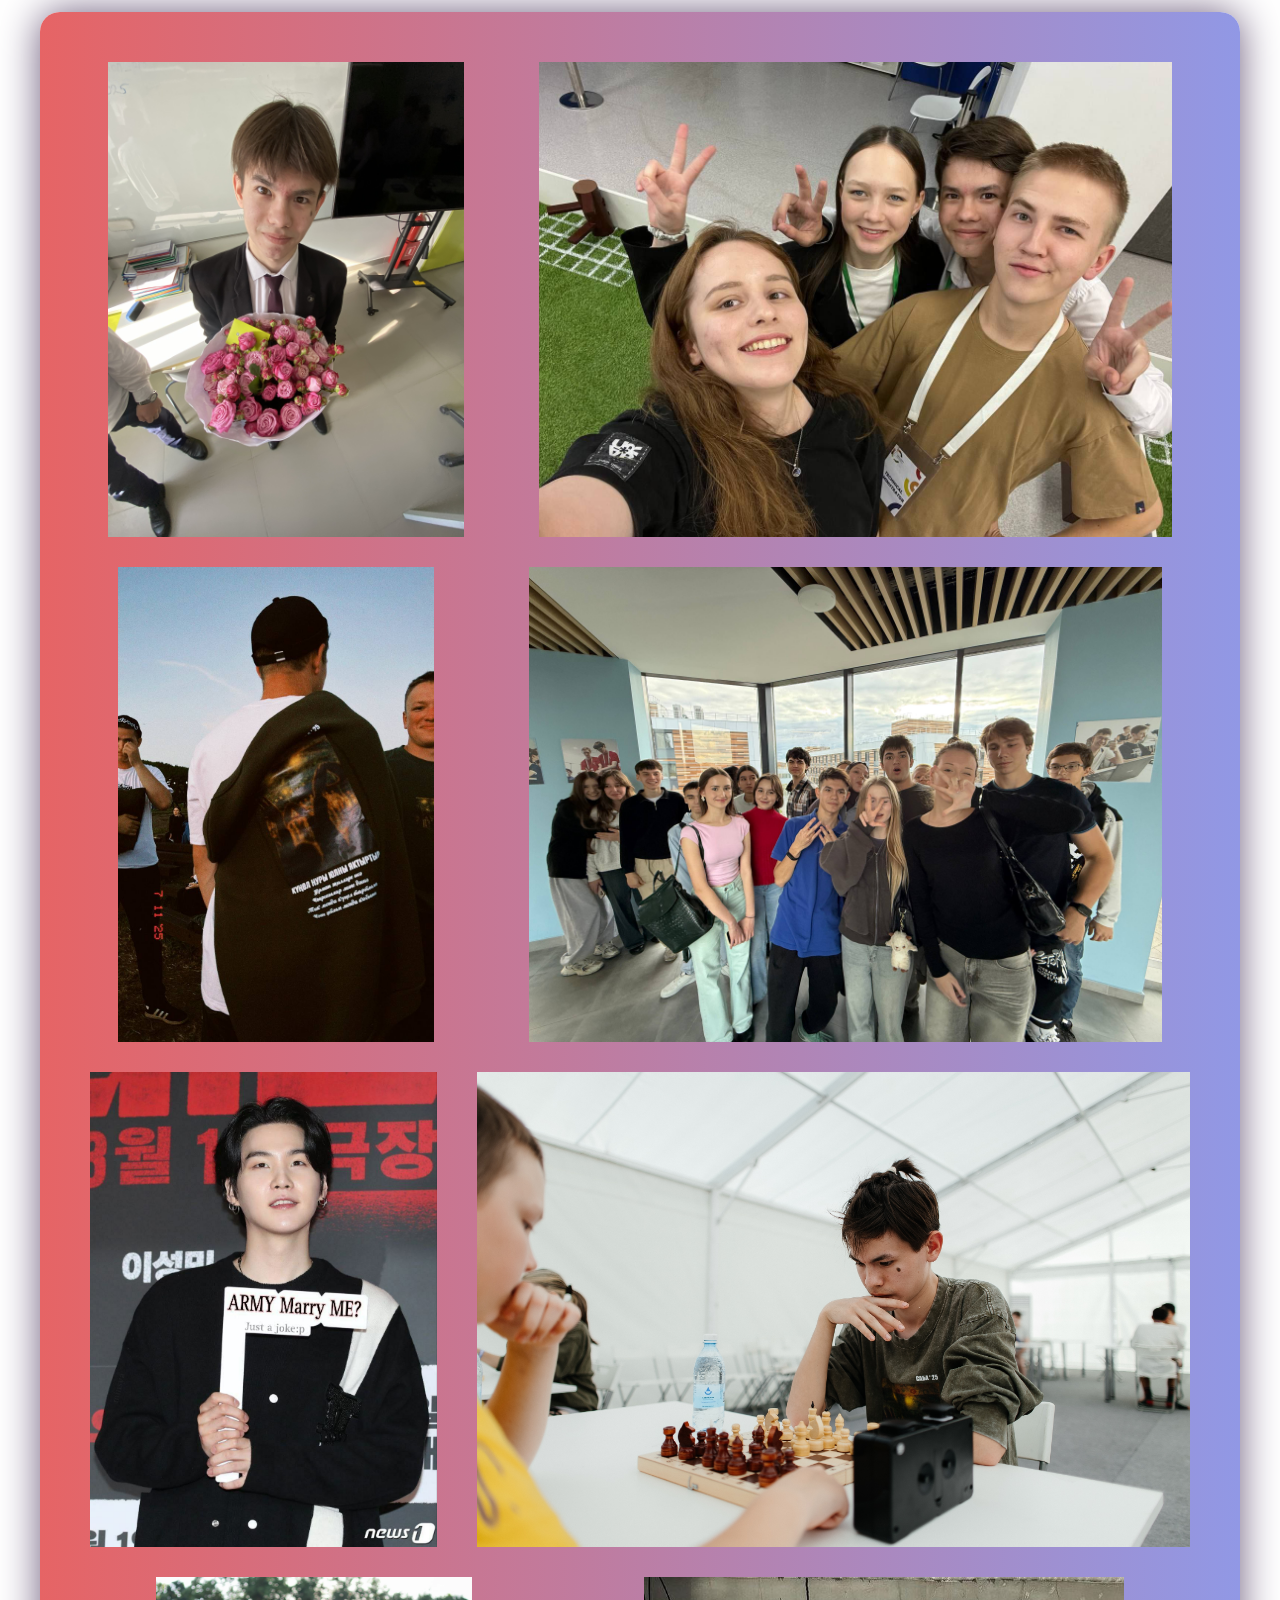
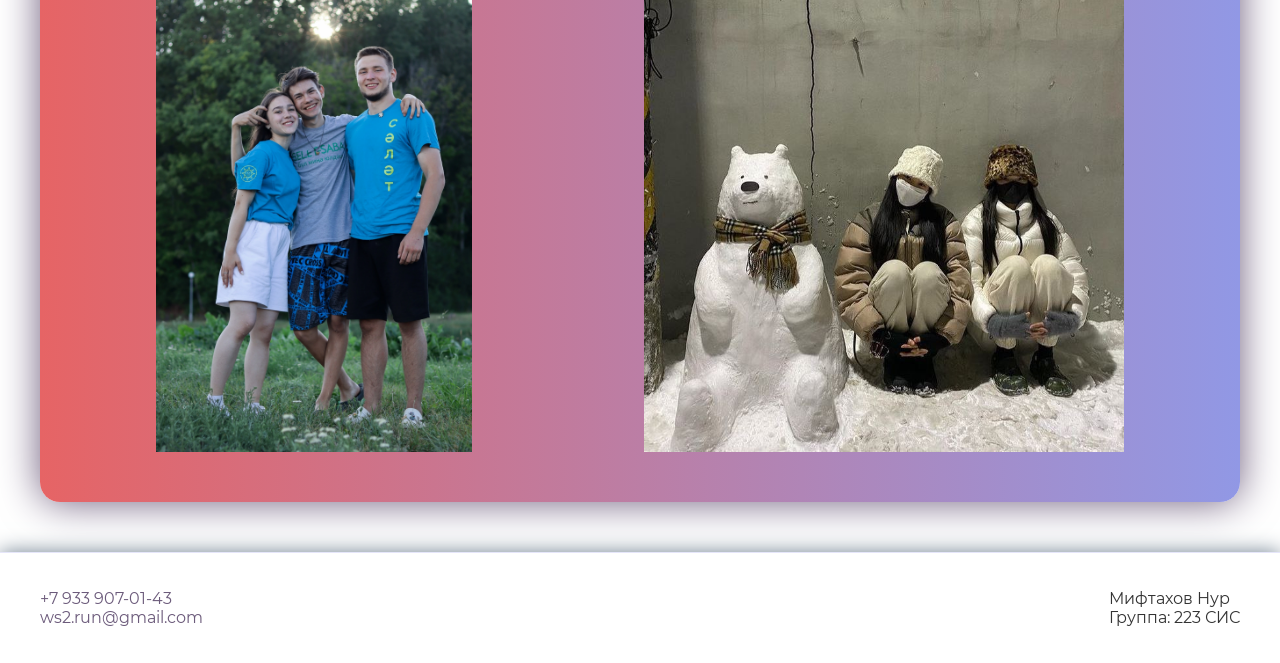
==== commit df443f3e: "add btn in about" ====
--- a/about.html
+++ b/about.html
@@ -35,6 +35,7 @@
                         <a href="#" class="menu-item">Анкета</a>
                     </li>
                 </ul>
+                <img class="mikasaNav" src="images/mikasaChibi.png" alt="">
             </nav>
         </div>
     </header>
@@ -155,32 +156,7 @@
 
             <div class="sw">
                 <!-- <p>Соцсети: @mikasa_official (ПарадизНет)</p> -->
-                <div class="icon-content">
-                    <div class="yt">
-                        <a href="https://youtu.be/dQw4w9WgXcQ?feature=shared">
-                            <img src="images/YT.png" alt="YT">
-                        </a>
-                        <div class="tooltip">YouTube</div>
-                    </div>
-                </div>
-
-                <div class="icon-content">
-                    <div class="tg">
-                        <a href="https://t.me/WS2_WanderSun">
-                            <img src="images/TG.png" alt="TG">
-                        </a>
-                        <div class="tooltip">Telegram</div>
-                    </div>
-                </div>
-
-                <div class="icon-content">
-                    <div class="vk">
-                        <a href=https://vk.com/wander_sun>
-                            <img src="images/VK.png" alt="VK">
-                        </a>
-                        <div class="tooltip">VK</div>
-                    </div>
-                </div>
+                <a href="#" class="btn-up">↑</a>
             </div>
 
             <div class="developer">
--- a/css/style-WS2.css
+++ b/css/style-WS2.css
@@ -137,6 +137,17 @@
     width: 200px;
     z-index: 100;
 }
+
+.mikasaNav {
+    position: absolute;
+    top: 70px;
+    right: 0;
+    padding: 42px 0;
+    transform: translateY(-200%);
+    width: 200px;
+    z-index: 99;
+}
+
 .menu-item {
     display: block;
     padding: 8px;
@@ -152,8 +163,11 @@
     color:#6c5b7b;
 }
 .burger-checkbox:checked ~ .menu-list {
-    transform: translateX(0);
-}    
+    transform: translateY(0);
+}
+.burger-checkbox:checked ~ .mikasaNav {
+    transform: translateY(160px);
+}
 
 body {
     background: linear-gradient(135deg, ghostwhite 0%, aliceblue 25%, lavenderblush 50%, ghostwhite 75%, whitesmoke 100%) fixed;
@@ -427,32 +441,19 @@
     color: #6c5b7b;
 }
 
-.tooltip {
-    position: absolute;
-    top: -30px;
-    left: 50%;
-    transform: translateX(-50%);
-    background-color: black;
-    color: white;
-    padding: 6px 10px;
-    border-radius: 5px;
-    opacity: 0;
-    visibility: hidden;
-    font-size: 0.9em;
-}
-
-.icon-content:hover .tooltip {
-    opacity: 1;
-    visibility: visible;
-    top: -55px;
-}
-
-.sw a img {
-    width: 50px;
-    border-radius: 25%;
-    background-color: grey;
-}
-.sw a img:hover {
-    transform: translateY(-15px);
+.btn-up {
+    position: fixed;
+    bottom: 35px;
+    right: 35px;
+    background: linear-gradient(to right,#9198e5, #e66465);
+    color: #ffffff;
+    width: 48px;
+    height: 48px;
+    text-align: center;
+    line-height: 48px;
     border-radius: 50%;
+    text-decoration: none;
+    font-size: 1.4rem;
+    box-shadow: 0 4px 18px rgba(0, 0, 0, 0.5);
+    z-index: 998;
 }
